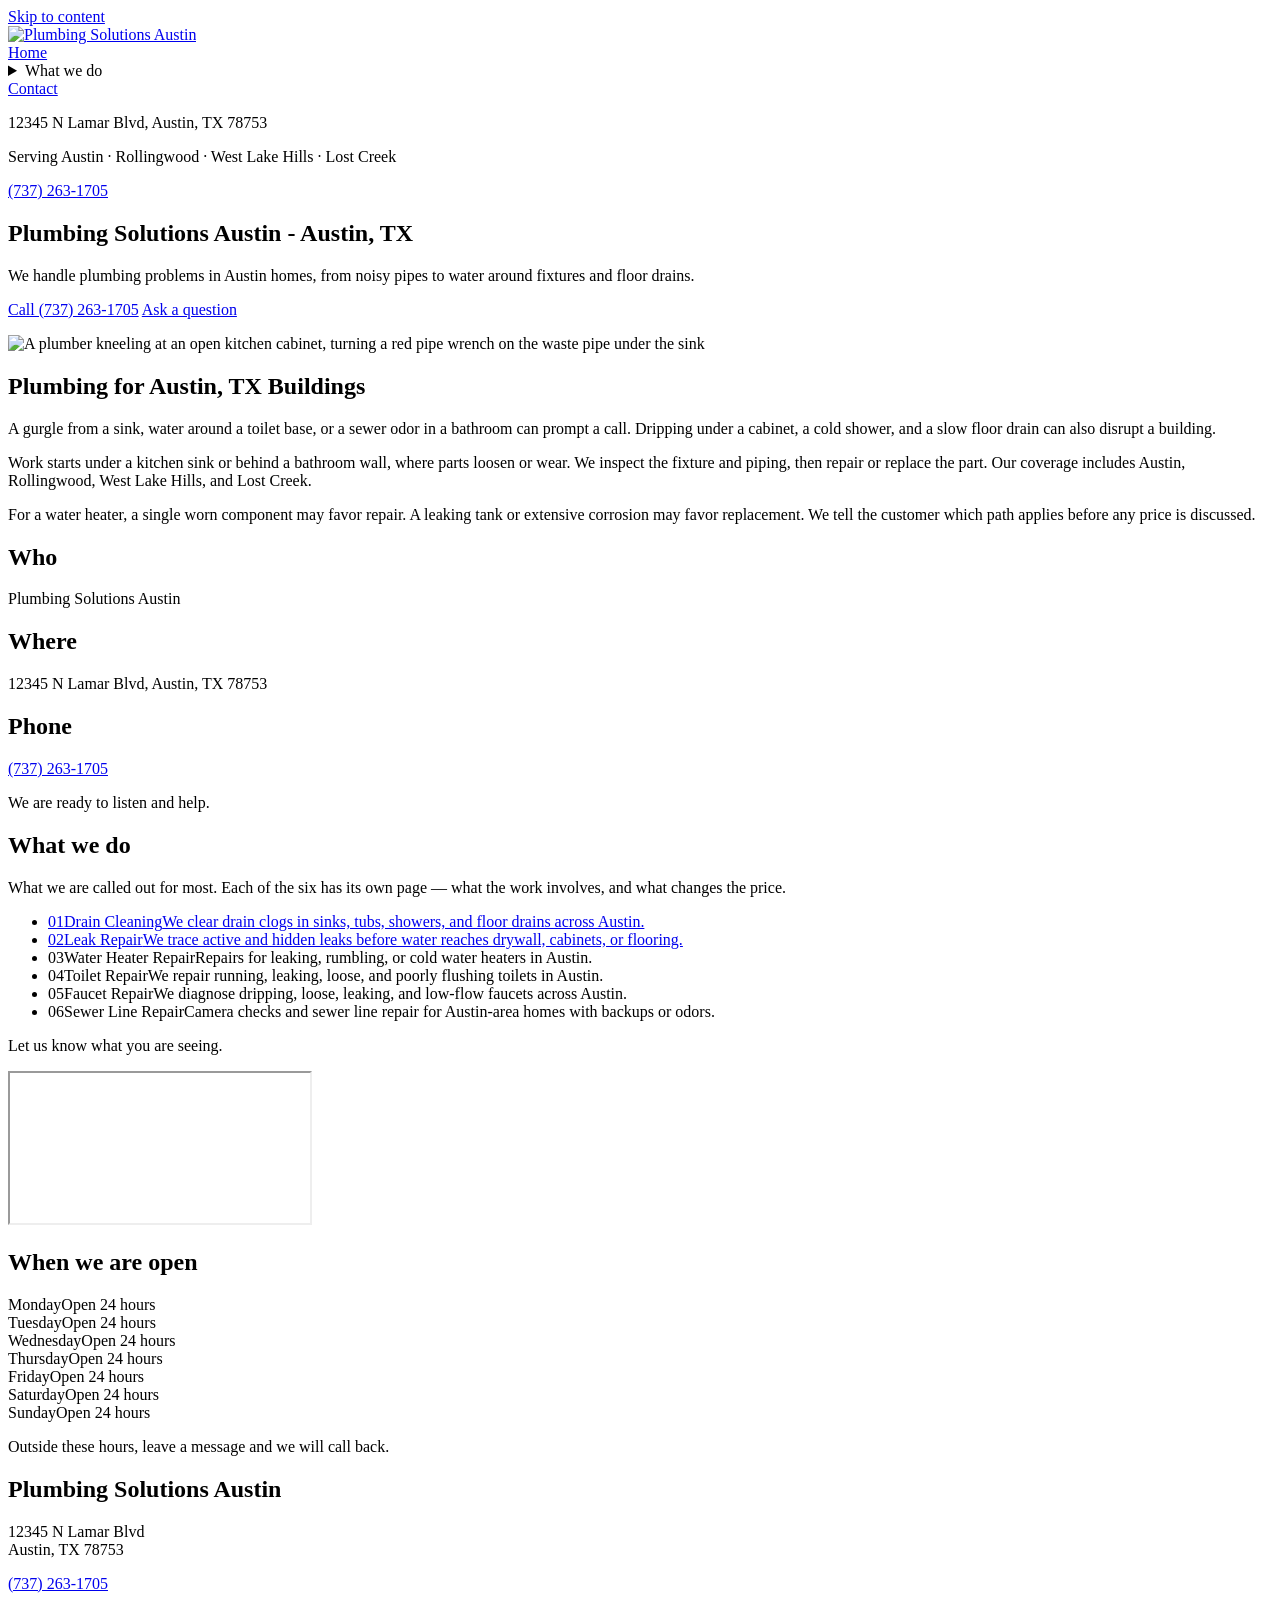
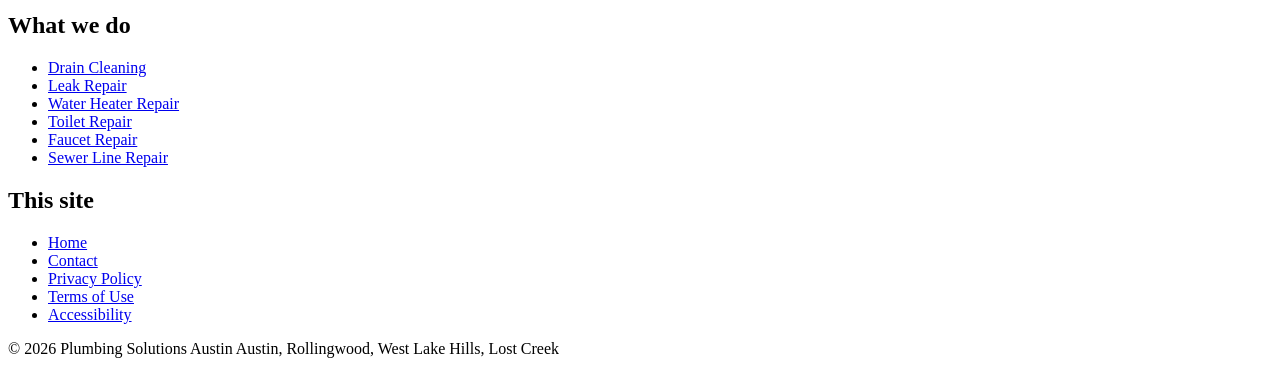
==== index.html @ f43b266f "Create the site" ====
<!DOCTYPE html>
<html lang="en">
<head>
<meta charset="utf-8">
<meta name="viewport" content="width=device-width, initial-scale=1">
<title>Plumbing Austin, TX | Plumbing Solutions Austin</title>
<meta name="description" content="Call Plumbing Solutions Austin for plumbing help in Austin, TX. We assess leaks and water heater issues, explain the next step, and discuss pricing before work.">
<link rel="canonical" href="https://plumbing-solutions-austin.9-s.org/">
<meta property="og:type" content="website">
<meta property="og:title" content="Plumbing Austin, TX | Plumbing Solutions Austin">
<meta property="og:description" content="Call Plumbing Solutions Austin for plumbing help in Austin, TX. We assess leaks and water heater issues, explain the next step, and discuss pricing before work.">
<meta property="og:url" content="https://plumbing-solutions-austin.9-s.org/">
<link rel="stylesheet" href="assets/site.css">
<script type="application/ld+json">{"@context":"https://schema.org","@type":"Plumber","name":"Plumbing Solutions Austin","url":"https://plumbing-solutions-austin.9-s.org/","address":{"@type":"PostalAddress","streetAddress":"12345 N Lamar Blvd","addressLocality":"Austin","addressRegion":"TX","postalCode":"78753","addressCountry":"US"},"telephone":"(737) 263-1705","image":"https://plumbing-solutions-austin.9-s.org/assets/hero-2.webp","areaServed":["Austin","Rollingwood","West Lake Hills","Lost Creek"]}</script>
</head>
<body>

<a class="beacon-flag" href="#content">Skip to content</a>
<header class="beacon-masthead">
  <div class="beacon-shell beacon-masthead__row">
    <a class="beacon-brand" href="./">
      <img class="beacon-brand__mark" src="assets/logo.png" alt="Plumbing Solutions Austin">
    </a>
    <nav class="beacon-menu" aria-label="Main">
      <a href="./" aria-current="page">Home</a>
      <details class="beacon-trades">
      <summary>What we do</summary>
      <ul class="beacon-trades__list">
        <li class="beacon-trades__all"><a href="./#trades">Everything we do</a></li>
        <li><a href="drain-cleaning/">Drain Cleaning</a></li><li><a href="leak-repair/">Leak Repair</a></li><li><a href="water-heater-repair/">Water Heater Repair</a></li><li><a href="toilet-repair/">Toilet Repair</a></li><li><a href="faucet-repair/">Faucet Repair</a></li><li><a href="sewer-line-repair/">Sewer Line Repair</a></li>
      </ul>
    </details>
      <a href="contact/">Contact</a>
    </nav>
  </div>
</header>
<div class="beacon-strip"><div class="beacon-shell beacon-strip__row">
  <p class="beacon-strip__where">12345 N Lamar Blvd, Austin, TX 78753</p>
  <p class="beacon-strip__open">Serving Austin · Rollingwood · West Lake Hills · Lost Creek</p>
  <a class="beacon-ring" href="tel:+17372631705">(737) 263-1705</a>
</div></div>
<main id="content">


<section class="beacon-banner"><div class="beacon-shell beacon-banner__row">
  
    <div class="beacon-banner__plate">
      <h1>Plumbing Solutions Austin - Austin, TX</h1>
      <p class="beacon-banner__said">We handle plumbing problems in Austin homes, from noisy pipes to water around fixtures and floor drains.</p>
      <p class="beacon-banner__acts">
        <a class="beacon-act beacon-act--solid" href="tel:+17372631705">Call (737) 263-1705</a>
        <a class="beacon-act beacon-act--hollow" href="contact/">Ask a question</a>
      </p>
    </div><div class="beacon-banner__plan">
      <img src="assets/hero-1.webp" width="1200" height="800"
           alt="A plumber kneeling at an open kitchen cabinet, turning a red pipe wrench on the waste pipe under the sink" loading="eager" fetchpriority="high" decoding="async">
    </div>
</div></section>

<section class="beacon-block"><div class="beacon-shell">
  <div class="beacon-block__lede">
    <h2>Plumbing for Austin, TX Buildings</h2>
  </div>
  <div class="beacon-prose">
      <p>A gurgle from a sink, water around a toilet base, or a sewer odor in a bathroom can prompt a call. Dripping under a cabinet, a cold shower, and a slow floor drain can also disrupt a building.</p>
      <p>Work starts under a kitchen sink or behind a bathroom wall, where parts loosen or wear. We inspect the fixture and piping, then repair or replace the part. Our coverage includes Austin, Rollingwood, West Lake Hills, and Lost Creek.</p>
      <p>For a water heater, a single worn component may favor repair. A leaking tank or extensive corrosion may favor replacement. We tell the customer which path applies before any price is discussed.</p>
  </div>
</div></section>



<section class="beacon-facts"><div class="beacon-shell">
  <div class="beacon-preamble">
    <div class="beacon-preamble__col"><h2>Who</h2><p>Plumbing Solutions Austin</p></div>
    <div class="beacon-preamble__col"><h2>Where</h2><p>12345 N Lamar Blvd, Austin, TX 78753</p></div>
    <div class="beacon-preamble__col"><h2>Phone</h2>
      <p><a href="tel:+17372631705">(737) 263-1705</a></p></div>
  </div>
</div></section>


<div class="beacon-divider"><div class="beacon-shell">
  <p>We are ready to listen and help.</p>
</div></div>

<section class="beacon-block" id="trades"><div class="beacon-shell">
  <div class="beacon-block__lede">
    <h2>What we do</h2>
    
    <p>What we are called out for most. Each of the six has its own page — what the work involves, and what changes the price.</p>

  </div>
  <ul class="beacon-tiles"><li class="beacon-trade"><a href="drain-cleaning/"><span class="beacon-trade__tally">01</span><span class="beacon-trade__name">Drain Cleaning</span><span class="beacon-trade__said">We clear drain clogs in sinks, tubs, showers, and floor drains across Austin.</span></a></li><li class="beacon-trade"><a href="leak-repair/"><span class="beacon-trade__tally">02</span><span class="beacon-trade__name">Leak Repair</span><span class="beacon-trade__said">We trace active and hidden leaks before water reaches drywall, cabinets, or flooring.</span></a></li><li class="beacon-trade beacon-trade--flat"><span><span class="beacon-trade__tally">03</span><span class="beacon-trade__name">Water Heater Repair</span><span class="beacon-trade__said">Repairs for leaking, rumbling, or cold water heaters in Austin.</span></span></li><li class="beacon-trade beacon-trade--flat"><span><span class="beacon-trade__tally">04</span><span class="beacon-trade__name">Toilet Repair</span><span class="beacon-trade__said">We repair running, leaking, loose, and poorly flushing toilets in Austin.</span></span></li><li class="beacon-trade beacon-trade--flat"><span><span class="beacon-trade__tally">05</span><span class="beacon-trade__name">Faucet Repair</span><span class="beacon-trade__said">We diagnose dripping, loose, leaking, and low-flow faucets across Austin.</span></span></li><li class="beacon-trade beacon-trade--flat"><span><span class="beacon-trade__tally">06</span><span class="beacon-trade__name">Sewer Line Repair</span><span class="beacon-trade__said">Camera checks and sewer line repair for Austin-area homes with backups or odors.</span></span></li></ul>
</div></section>


<div class="beacon-divider"><div class="beacon-shell">
  <p>Let us know what you are seeing.</p>
</div></div>

<section class="beacon-block" id="whereabouts"><div class="beacon-shell">
  <div class="beacon-whereabouts">
    
<div class="beacon-plan">
  <iframe title="Map showing Plumbing Solutions Austin" loading="lazy"
    referrerpolicy="no-referrer-when-downgrade"
    src="https://www.google.com/maps?q=12345%20N%20Lamar%20Blvd%2C%20Austin%2C%20TX%2078753&amp;z=15&amp;output=embed"></iframe>
</div>
    
<div class="beacon-slate">
  <h2>When we are open</h2>
  <div class="beacon-slate__row"><span>Monday</span><span>Open 24 hours</span></div><div class="beacon-slate__row"><span>Tuesday</span><span>Open 24 hours</span></div><div class="beacon-slate__row"><span>Wednesday</span><span>Open 24 hours</span></div><div class="beacon-slate__row"><span>Thursday</span><span>Open 24 hours</span></div><div class="beacon-slate__row"><span>Friday</span><span>Open 24 hours</span></div><div class="beacon-slate__row"><span>Saturday</span><span>Open 24 hours</span></div><div class="beacon-slate__row"><span>Sunday</span><span>Open 24 hours</span></div>
  <p class="beacon-slate__note">Outside these hours, leave a message and we will call back.</p>
</div>
  </div>
</div></section>

</main>

<footer class="beacon-colophon"><div class="beacon-shell">
  <div class="beacon-colophon__spread">
    <div>
      <h2 class="beacon-colophon__title">Plumbing Solutions Austin</h2>
      <p>12345 N Lamar Blvd<br>Austin, TX 78753</p>
      <p><a href="tel:+17372631705">(737) 263-1705</a></p>
      
    </div>
    <div><h2 class="beacon-colophon__title">What we do</h2><ul><li><a href="drain-cleaning/">Drain Cleaning</a></li><li><a href="leak-repair/">Leak Repair</a></li><li><a href="water-heater-repair/">Water Heater Repair</a></li><li><a href="toilet-repair/">Toilet Repair</a></li><li><a href="faucet-repair/">Faucet Repair</a></li><li><a href="sewer-line-repair/">Sewer Line Repair</a></li></ul></div>
    <div><h2 class="beacon-colophon__title">This site</h2><ul>
      <li><a href="./">Home</a></li><li><a href="contact/">Contact</a></li><li><a href="privacy-policy/">Privacy Policy</a></li><li><a href="terms-of-use/">Terms of Use</a></li><li><a href="accessibility/">Accessibility</a></li>
    </ul></div>
  </div>
  <p class="beacon-colophon__foot">
    <span>&copy; 2026 Plumbing Solutions Austin</span>
    <span>Austin, Rollingwood, West Lake Hills, Lost Creek</span>
  </p>
</div></footer>
</body>
</html>
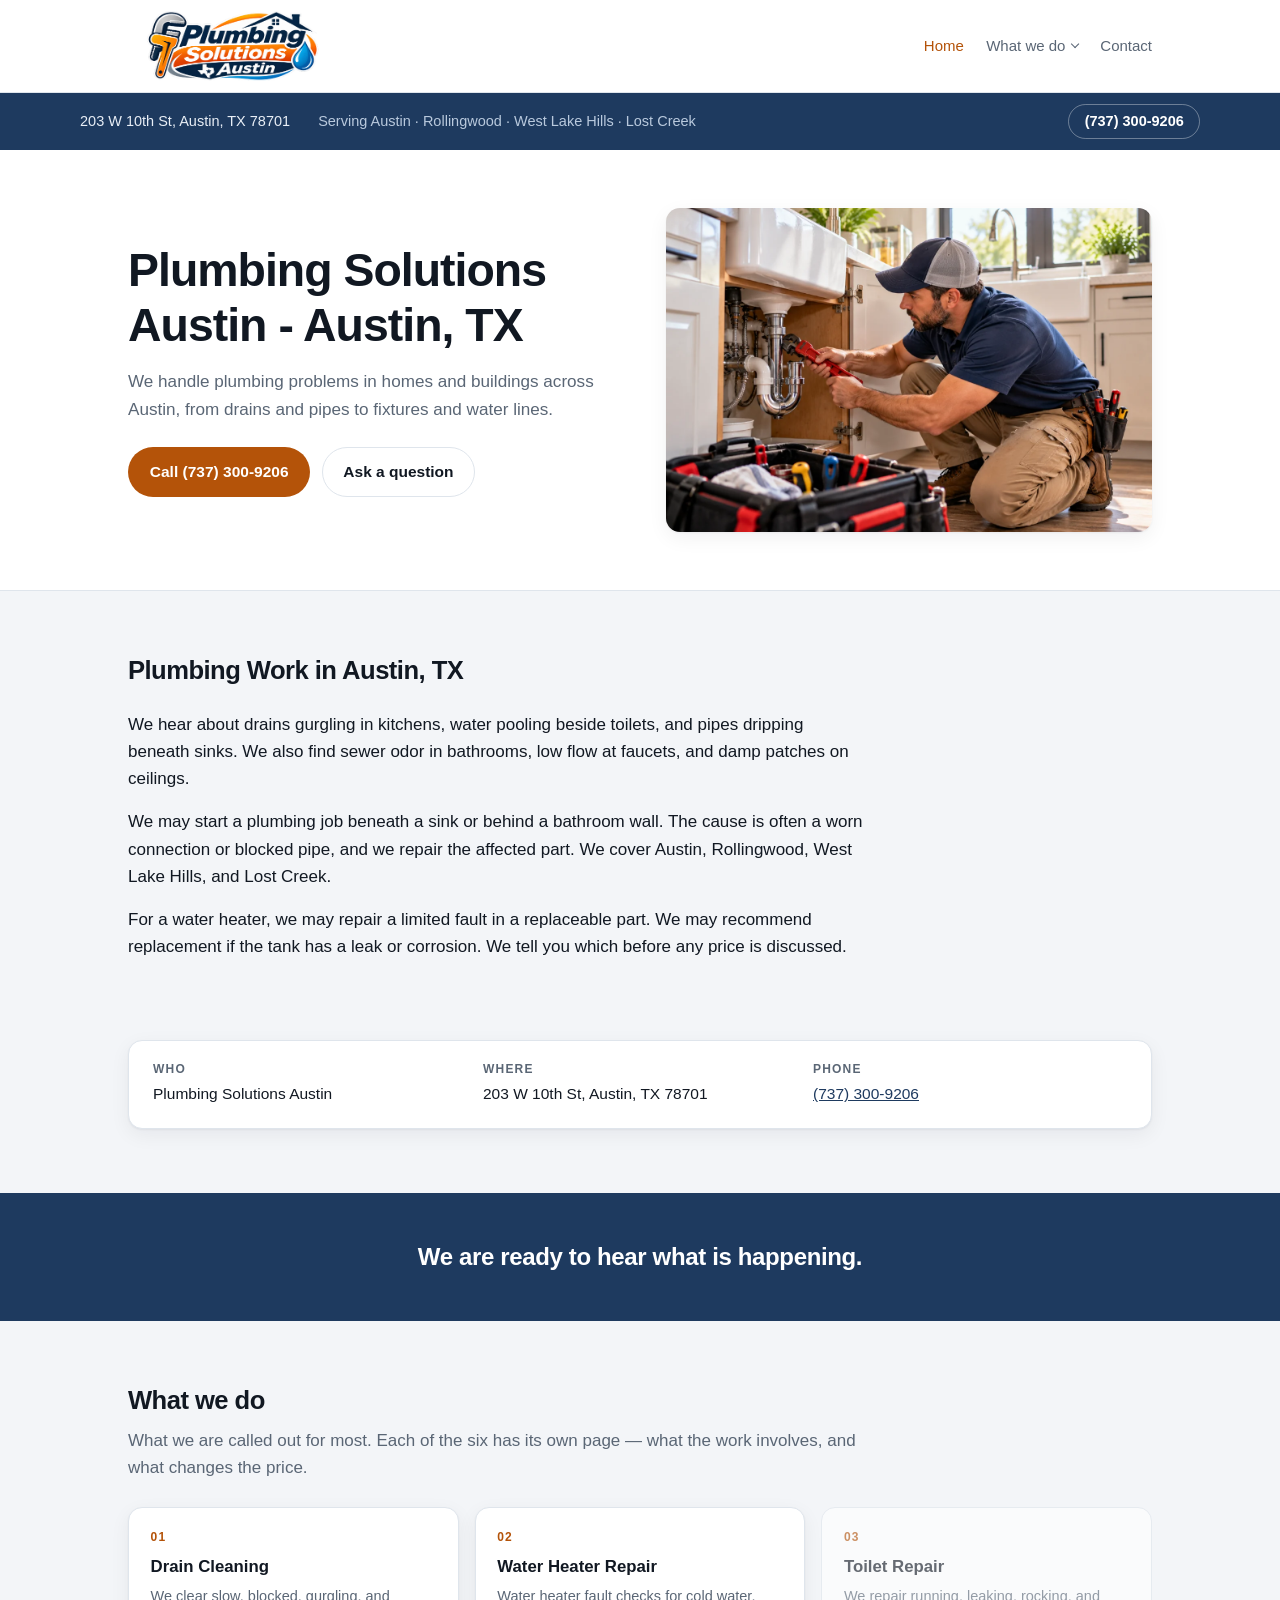
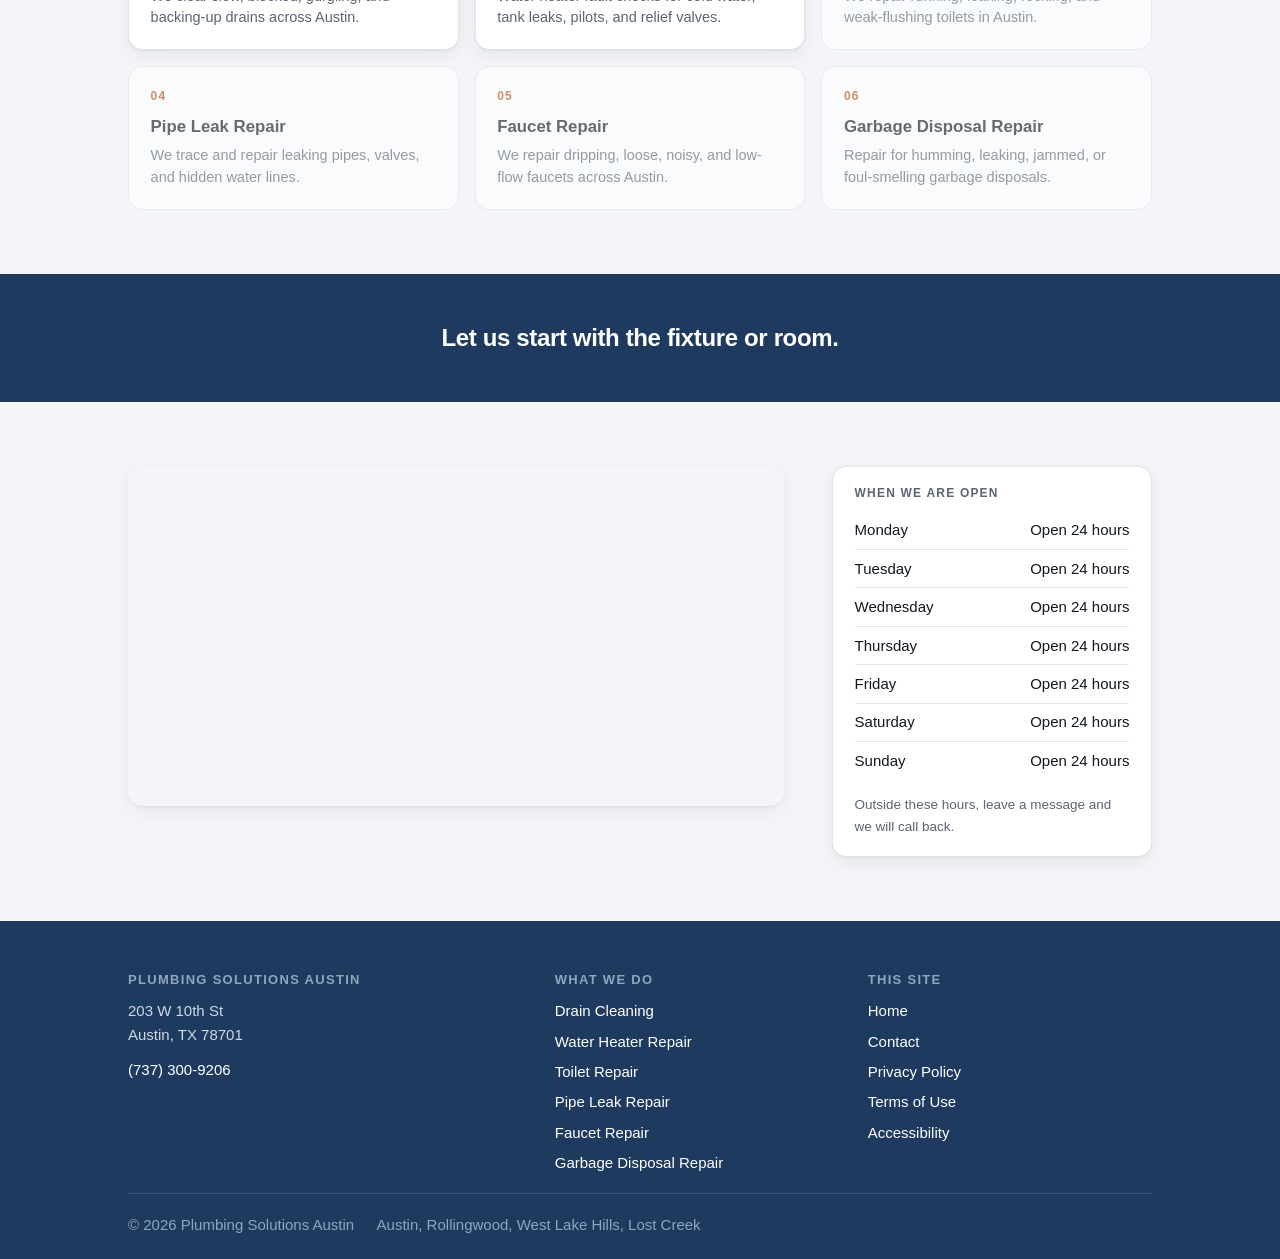
==== commit 9a344a37: "Publish Plumbing Solutions Austin" ====
--- a/index.html
+++ b/index.html
@@ -3,15 +3,15 @@
 <head>
 <meta charset="utf-8">
 <meta name="viewport" content="width=device-width, initial-scale=1">
-<title>Plumbing Austin, TX | Plumbing Solutions Austin</title>
-<meta name="description" content="Call Plumbing Solutions Austin for plumbing help in Austin, TX. We assess leaks and water heater issues, explain the next step, and discuss pricing before work.">
+<title>Plumbing in Austin, TX | Plumbing Solutions Austin</title>
+<meta name="description" content="Call Plumbing Solutions Austin for plumbing repairs and drain work in Austin, TX. We discuss the problem at your sink, toilet, or pipe before a visit.">
 <link rel="canonical" href="https://plumbing-solutions-austin.9-s.org/">
 <meta property="og:type" content="website">
-<meta property="og:title" content="Plumbing Austin, TX | Plumbing Solutions Austin">
-<meta property="og:description" content="Call Plumbing Solutions Austin for plumbing help in Austin, TX. We assess leaks and water heater issues, explain the next step, and discuss pricing before work.">
+<meta property="og:title" content="Plumbing in Austin, TX | Plumbing Solutions Austin">
+<meta property="og:description" content="Call Plumbing Solutions Austin for plumbing repairs and drain work in Austin, TX. We discuss the problem at your sink, toilet, or pipe before a visit.">
 <meta property="og:url" content="https://plumbing-solutions-austin.9-s.org/">
 <link rel="stylesheet" href="assets/site.css">
-<script type="application/ld+json">{"@context":"https://schema.org","@type":"Plumber","name":"Plumbing Solutions Austin","url":"https://plumbing-solutions-austin.9-s.org/","address":{"@type":"PostalAddress","streetAddress":"12345 N Lamar Blvd","addressLocality":"Austin","addressRegion":"TX","postalCode":"78753","addressCountry":"US"},"telephone":"(737) 263-1705","image":"https://plumbing-solutions-austin.9-s.org/assets/hero-2.webp","areaServed":["Austin","Rollingwood","West Lake Hills","Lost Creek"]}</script>
+<script type="application/ld+json">{"@context":"https://schema.org","@type":"Plumber","name":"Plumbing Solutions Austin","url":"https://plumbing-solutions-austin.9-s.org/","address":{"@type":"PostalAddress","streetAddress":"203 W 10th St","addressLocality":"Austin","addressRegion":"TX","postalCode":"78701","addressCountry":"US"},"telephone":"(737) 300-9206","image":"https://plumbing-solutions-austin.9-s.org/assets/hero-2.webp","areaServed":["Austin","Rollingwood","West Lake Hills","Lost Creek"]}</script>
 </head>
 <body>
 
@@ -27,7 +27,7 @@
       <summary>What we do</summary>
       <ul class="beacon-trades__list">
         <li class="beacon-trades__all"><a href="./#trades">Everything we do</a></li>
-        <li><a href="drain-cleaning/">Drain Cleaning</a></li><li><a href="leak-repair/">Leak Repair</a></li><li><a href="water-heater-repair/">Water Heater Repair</a></li><li><a href="toilet-repair/">Toilet Repair</a></li><li><a href="faucet-repair/">Faucet Repair</a></li><li><a href="sewer-line-repair/">Sewer Line Repair</a></li>
+        <li><a href="drain-cleaning/">Drain Cleaning</a></li><li><a href="water-heater-repair/">Water Heater Repair</a></li><li><a href="toilet-repair/">Toilet Repair</a></li><li><a href="pipe-leak-repair/">Pipe Leak Repair</a></li><li><a href="faucet-repair/">Faucet Repair</a></li><li><a href="garbage-disposal-repair/">Garbage Disposal Repair</a></li>
       </ul>
     </details>
       <a href="contact/">Contact</a>
@@ -35,9 +35,9 @@
   </div>
 </header>
 <div class="beacon-strip"><div class="beacon-shell beacon-strip__row">
-  <p class="beacon-strip__where">12345 N Lamar Blvd, Austin, TX 78753</p>
+  <p class="beacon-strip__where">203 W 10th St, Austin, TX 78701</p>
   <p class="beacon-strip__open">Serving Austin · Rollingwood · West Lake Hills · Lost Creek</p>
-  <a class="beacon-ring" href="tel:+17372631705">(737) 263-1705</a>
+  <a class="beacon-ring" href="tel:+17373009206">(737) 300-9206</a>
 </div></div>
 <main id="content">
 
@@ -46,9 +46,9 @@
   
     <div class="beacon-banner__plate">
       <h1>Plumbing Solutions Austin - Austin, TX</h1>
-      <p class="beacon-banner__said">We handle plumbing problems in Austin homes, from noisy pipes to water around fixtures and floor drains.</p>
+      <p class="beacon-banner__said">We handle plumbing problems in homes and buildings across Austin, from drains and pipes to fixtures and water lines.</p>
       <p class="beacon-banner__acts">
-        <a class="beacon-act beacon-act--solid" href="tel:+17372631705">Call (737) 263-1705</a>
+        <a class="beacon-act beacon-act--solid" href="tel:+17373009206">Call (737) 300-9206</a>
         <a class="beacon-act beacon-act--hollow" href="contact/">Ask a question</a>
       </p>
     </div><div class="beacon-banner__plan">
@@ -59,12 +59,12 @@
 
 <section class="beacon-block"><div class="beacon-shell">
   <div class="beacon-block__lede">
-    <h2>Plumbing for Austin, TX Buildings</h2>
+    <h2>Plumbing Work in Austin, TX</h2>
   </div>
   <div class="beacon-prose">
-      <p>A gurgle from a sink, water around a toilet base, or a sewer odor in a bathroom can prompt a call. Dripping under a cabinet, a cold shower, and a slow floor drain can also disrupt a building.</p>
-      <p>Work starts under a kitchen sink or behind a bathroom wall, where parts loosen or wear. We inspect the fixture and piping, then repair or replace the part. Our coverage includes Austin, Rollingwood, West Lake Hills, and Lost Creek.</p>
-      <p>For a water heater, a single worn component may favor repair. A leaking tank or extensive corrosion may favor replacement. We tell the customer which path applies before any price is discussed.</p>
+      <p>We hear about drains gurgling in kitchens, water pooling beside toilets, and pipes dripping beneath sinks. We also find sewer odor in bathrooms, low flow at faucets, and damp patches on ceilings.</p>
+      <p>We may start a plumbing job beneath a sink or behind a bathroom wall. The cause is often a worn connection or blocked pipe, and we repair the affected part. We cover Austin, Rollingwood, West Lake Hills, and Lost Creek.</p>
+      <p>For a water heater, we may repair a limited fault in a replaceable part. We may recommend replacement if the tank has a leak or corrosion. We tell you which before any price is discussed.</p>
   </div>
 </div></section>
 
@@ -73,15 +73,15 @@
 <section class="beacon-facts"><div class="beacon-shell">
   <div class="beacon-preamble">
     <div class="beacon-preamble__col"><h2>Who</h2><p>Plumbing Solutions Austin</p></div>
-    <div class="beacon-preamble__col"><h2>Where</h2><p>12345 N Lamar Blvd, Austin, TX 78753</p></div>
+    <div class="beacon-preamble__col"><h2>Where</h2><p>203 W 10th St, Austin, TX 78701</p></div>
     <div class="beacon-preamble__col"><h2>Phone</h2>
-      <p><a href="tel:+17372631705">(737) 263-1705</a></p></div>
+      <p><a href="tel:+17373009206">(737) 300-9206</a></p></div>
   </div>
 </div></section>
 
 
 <div class="beacon-divider"><div class="beacon-shell">
-  <p>We are ready to listen and help.</p>
+  <p>We are ready to hear what is happening.</p>
 </div></div>
 
 <section class="beacon-block" id="trades"><div class="beacon-shell">
@@ -91,12 +91,12 @@
     <p>What we are called out for most. Each of the six has its own page — what the work involves, and what changes the price.</p>
 
   </div>
-  <ul class="beacon-tiles"><li class="beacon-trade"><a href="drain-cleaning/"><span class="beacon-trade__tally">01</span><span class="beacon-trade__name">Drain Cleaning</span><span class="beacon-trade__said">We clear drain clogs in sinks, tubs, showers, and floor drains across Austin.</span></a></li><li class="beacon-trade"><a href="leak-repair/"><span class="beacon-trade__tally">02</span><span class="beacon-trade__name">Leak Repair</span><span class="beacon-trade__said">We trace active and hidden leaks before water reaches drywall, cabinets, or flooring.</span></a></li><li class="beacon-trade beacon-trade--flat"><span><span class="beacon-trade__tally">03</span><span class="beacon-trade__name">Water Heater Repair</span><span class="beacon-trade__said">Repairs for leaking, rumbling, or cold water heaters in Austin.</span></span></li><li class="beacon-trade beacon-trade--flat"><span><span class="beacon-trade__tally">04</span><span class="beacon-trade__name">Toilet Repair</span><span class="beacon-trade__said">We repair running, leaking, loose, and poorly flushing toilets in Austin.</span></span></li><li class="beacon-trade beacon-trade--flat"><span><span class="beacon-trade__tally">05</span><span class="beacon-trade__name">Faucet Repair</span><span class="beacon-trade__said">We diagnose dripping, loose, leaking, and low-flow faucets across Austin.</span></span></li><li class="beacon-trade beacon-trade--flat"><span><span class="beacon-trade__tally">06</span><span class="beacon-trade__name">Sewer Line Repair</span><span class="beacon-trade__said">Camera checks and sewer line repair for Austin-area homes with backups or odors.</span></span></li></ul>
+  <ul class="beacon-tiles"><li class="beacon-trade"><a href="drain-cleaning/"><span class="beacon-trade__tally">01</span><span class="beacon-trade__name">Drain Cleaning</span><span class="beacon-trade__said">We clear slow, blocked, gurgling, and backing-up drains across Austin.</span></a></li><li class="beacon-trade"><a href="water-heater-repair/"><span class="beacon-trade__tally">02</span><span class="beacon-trade__name">Water Heater Repair</span><span class="beacon-trade__said">Water heater fault checks for cold water, tank leaks, pilots, and relief valves.</span></a></li><li class="beacon-trade beacon-trade--flat"><span><span class="beacon-trade__tally">03</span><span class="beacon-trade__name">Toilet Repair</span><span class="beacon-trade__said">We repair running, leaking, rocking, and weak-flushing toilets in Austin.</span></span></li><li class="beacon-trade beacon-trade--flat"><span><span class="beacon-trade__tally">04</span><span class="beacon-trade__name">Pipe Leak Repair</span><span class="beacon-trade__said">We trace and repair leaking pipes, valves, and hidden water lines.</span></span></li><li class="beacon-trade beacon-trade--flat"><span><span class="beacon-trade__tally">05</span><span class="beacon-trade__name">Faucet Repair</span><span class="beacon-trade__said">We repair dripping, loose, noisy, and low-flow faucets across Austin.</span></span></li><li class="beacon-trade beacon-trade--flat"><span><span class="beacon-trade__tally">06</span><span class="beacon-trade__name">Garbage Disposal Repair</span><span class="beacon-trade__said">Repair for humming, leaking, jammed, or foul-smelling garbage disposals.</span></span></li></ul>
 </div></section>
 
 
 <div class="beacon-divider"><div class="beacon-shell">
-  <p>Let us know what you are seeing.</p>
+  <p>Let us start with the fixture or room.</p>
 </div></div>
 
 <section class="beacon-block" id="whereabouts"><div class="beacon-shell">
@@ -105,7 +105,7 @@
 <div class="beacon-plan">
   <iframe title="Map showing Plumbing Solutions Austin" loading="lazy"
     referrerpolicy="no-referrer-when-downgrade"
-    src="https://www.google.com/maps?q=12345%20N%20Lamar%20Blvd%2C%20Austin%2C%20TX%2078753&amp;z=15&amp;output=embed"></iframe>
+    src="https://www.google.com/maps?q=203%20W%2010th%20St%2C%20Austin%2C%20TX%2078701&amp;z=15&amp;output=embed"></iframe>
 </div>
     
 <div class="beacon-slate">
@@ -122,11 +122,11 @@
   <div class="beacon-colophon__spread">
     <div>
       <h2 class="beacon-colophon__title">Plumbing Solutions Austin</h2>
-      <p>12345 N Lamar Blvd<br>Austin, TX 78753</p>
-      <p><a href="tel:+17372631705">(737) 263-1705</a></p>
+      <p>203 W 10th St<br>Austin, TX 78701</p>
+      <p><a href="tel:+17373009206">(737) 300-9206</a></p>
       
     </div>
-    <div><h2 class="beacon-colophon__title">What we do</h2><ul><li><a href="drain-cleaning/">Drain Cleaning</a></li><li><a href="leak-repair/">Leak Repair</a></li><li><a href="water-heater-repair/">Water Heater Repair</a></li><li><a href="toilet-repair/">Toilet Repair</a></li><li><a href="faucet-repair/">Faucet Repair</a></li><li><a href="sewer-line-repair/">Sewer Line Repair</a></li></ul></div>
+    <div><h2 class="beacon-colophon__title">What we do</h2><ul><li><a href="drain-cleaning/">Drain Cleaning</a></li><li><a href="water-heater-repair/">Water Heater Repair</a></li><li><a href="toilet-repair/">Toilet Repair</a></li><li><a href="pipe-leak-repair/">Pipe Leak Repair</a></li><li><a href="faucet-repair/">Faucet Repair</a></li><li><a href="garbage-disposal-repair/">Garbage Disposal Repair</a></li></ul></div>
     <div><h2 class="beacon-colophon__title">This site</h2><ul>
       <li><a href="./">Home</a></li><li><a href="contact/">Contact</a></li><li><a href="privacy-policy/">Privacy Policy</a></li><li><a href="terms-of-use/">Terms of Use</a></li><li><a href="accessibility/">Accessibility</a></li>
     </ul></div>
--- a/assets/site.css
+++ b/assets/site.css
@@ -0,0 +1,221 @@
+:root{
+  --bn-ink:#111822; --bn-soft:#5a6675; --bn-line:#dfe5ec;
+  --bn-ground:#f3f5f8; --bn-card:#fff;
+  --bn-accent:#b45309; --bn-deep:#1e3a5f;
+  --bn-gutter:clamp(1.25rem,4vw,3rem);
+  --bn-round:14px;
+  --bn-lift:0 1px 2px rgba(17,24,34,.05),0 6px 20px rgba(17,24,34,.06);
+}
+*{box-sizing:border-box}
+body{margin:0;background:var(--bn-ground);color:var(--bn-ink);
+  font:17px/1.6 ui-sans-serif,-apple-system,BlinkMacSystemFont,"Segoe UI",Roboto,Helvetica,Arial,sans-serif;
+  -webkit-font-smoothing:antialiased}
+h1,h2,h3{font-weight:700;letter-spacing:-.021em;line-height:1.2;margin:0}
+h1{font-size:clamp(2rem,4.4vw,2.9rem)}
+h2{font-size:clamp(1.25rem,2.2vw,1.6rem)}
+a{color:var(--bn-deep)}
+img{max-width:100%;display:block}
+.beacon-shell{max-width:1120px;margin:0 auto;padding:0 var(--bn-gutter)}
+.beacon-flag{position:absolute;left:-9999px}
+.beacon-flag:focus{left:1rem;top:1rem;background:#fff;padding:.6rem 1rem;z-index:99;border-radius:8px}
+
+/* masthead — scrolls away, unlike Ledger's sticky bar */
+.beacon-masthead{background:var(--bn-card);border-bottom:1px solid var(--bn-line)}
+.beacon-masthead__row{display:flex;align-items:center;gap:1.5rem;min-height:92px}
+.beacon-brand{display:flex;align-items:center;gap:.7rem;margin-right:auto;text-decoration:none;color:inherit}
+/* SEE LEDGER'S NOTE ABOVE: the height is pinned, max-width protects the
+   wide lockups, and 53px under-served a squarer logo badly. */
+.beacon-brand__mark{height:70px;width:auto;max-width:min(320px,54vw);object-fit:contain;
+  object-position:left center;flex:0 0 auto}
+.beacon-brand__glyph{width:40px;height:40px;border-radius:11px;background:var(--bn-deep);color:#fff;
+  display:grid;place-items:center;font-size:16px;font-weight:700;flex:0 0 auto}
+.beacon-brand__name{font-size:17px;font-weight:700;letter-spacing:-.01em}
+.beacon-menu{display:flex;align-items:center;gap:1.4rem;font-size:15px;font-weight:500}
+.beacon-menu a{color:var(--bn-soft);text-decoration:none}
+.beacon-menu a:hover,.beacon-menu a[aria-current]{color:var(--bn-accent)}
+
+/* the services disclosure — a <details>, so it works with no JavaScript */
+.beacon-trades{position:relative}
+.beacon-trades>summary{list-style:none;cursor:pointer;color:var(--bn-soft);font-weight:500;
+  display:inline-flex;align-items:center;gap:.4rem;-webkit-tap-highlight-color:transparent}
+.beacon-trades>summary::-webkit-details-marker{display:none}
+.beacon-trades>summary::after{content:"";width:.34em;height:.34em;margin-top:-.22em;
+  border-right:1.8px solid currentColor;border-bottom:1.8px solid currentColor;transform:rotate(45deg)}
+.beacon-trades>summary:hover,.beacon-trades[open]>summary{color:var(--bn-accent)}
+.beacon-trades[open]>summary::after{margin-top:.1em;transform:rotate(225deg)}
+.beacon-trades>summary:focus-visible{outline:2px solid var(--bn-accent);outline-offset:4px;border-radius:4px}
+.beacon-trades__list{position:absolute;top:calc(100% + 1.1rem);left:-1rem;z-index:20;
+  margin:0;padding:.5rem;list-style:none;min-width:240px;
+  background:var(--bn-card);border:1px solid var(--bn-line);border-radius:var(--bn-round);
+  box-shadow:var(--bn-lift)}
+.beacon-trades__list a{display:block;padding:.5rem .75rem;border-radius:9px;
+  color:var(--bn-ink);text-decoration:none;font-size:15px}
+.beacon-trades__list a:hover{background:var(--bn-ground);color:var(--bn-accent)}
+.beacon-trades__all{border-bottom:1px solid var(--bn-line);margin-bottom:.35rem;padding-bottom:.35rem}
+.beacon-trades__all a{font-weight:600}
+
+/* the fact strip — Ledger has no second header row at all */
+.beacon-strip{background:var(--bn-deep);color:#e8eef6}
+.beacon-strip__row{display:flex;align-items:center;gap:1rem 1.75rem;flex-wrap:wrap;
+  padding:.7rem 0;font-size:14.5px}
+.beacon-strip__row p{margin:0}
+.beacon-strip__open{color:#b9c9dd}
+.beacon-ring{margin-left:auto;color:#fff;font-weight:700;text-decoration:none;
+  border:1.5px solid rgba(255,255,255,.35);border-radius:999px;padding:.3rem .95rem}
+.beacon-ring:hover{background:rgba(255,255,255,.12)}
+
+/* banner — picture beside the words, never behind them */
+.beacon-banner{background:var(--bn-card);border-bottom:1px solid var(--bn-line)}
+.beacon-banner__row{display:grid;grid-template-columns:1fr 1fr;gap:clamp(1.5rem,4vw,3.5rem);
+  align-items:center;padding-top:clamp(2.2rem,5vw,3.6rem);padding-bottom:clamp(2.2rem,5vw,3.6rem)}
+.beacon-banner--bare .beacon-banner__row{grid-template-columns:1fr;max-width:46rem}
+.beacon-banner__said{color:var(--bn-soft);font-size:1.07rem;margin:.9rem 0 0}
+.beacon-banner__acts{display:flex;flex-wrap:wrap;gap:.7rem;margin:1.5rem 0 0}
+.beacon-banner__plan img{border-radius:var(--bn-round);box-shadow:var(--bn-lift);
+  aspect-ratio:3/2;object-fit:cover;width:100%;height:auto}
+.beacon-act{display:inline-block;text-decoration:none;font-weight:600;font-size:15.5px;
+  padding:.72rem 1.3rem;border-radius:999px;border:1.6px solid transparent}
+.beacon-act--solid{background:var(--bn-accent);color:#fff}
+.beacon-act--solid:hover{filter:brightness(1.08)}
+.beacon-act--hollow{border-color:var(--bn-line);color:var(--bn-ink);background:var(--bn-card)}
+.beacon-act--hollow:hover{border-color:var(--bn-accent);color:var(--bn-accent)}
+
+/* preamble — three columns of facts, where Ledger has a <dl>.
+   IT SITS AFTER THE ABOUT SECTION, so it has no negative margin tucking it
+   under the banner any more, and it carries its own band: between two
+   blocks it would otherwise inherit one's bottom padding and the other's
+   top padding and float in eight rems of nothing. */
+.beacon-facts{padding-bottom:clamp(2.4rem,5vw,4rem)}
+.beacon-block+.beacon-facts{padding-top:0}
+.beacon-facts+.beacon-block{padding-top:0}
+.beacon-preamble{display:grid;grid-template-columns:repeat(3,1fr);gap:1rem;
+  background:var(--bn-card);border:1px solid var(--bn-line);border-radius:var(--bn-round);
+  box-shadow:var(--bn-lift);padding:1.3rem 1.5rem}
+.beacon-preamble__col h2{font-size:12px;letter-spacing:.1em;text-transform:uppercase;
+  color:var(--bn-soft);font-weight:700}
+.beacon-preamble__col p{margin:.35rem 0 0;font-size:15.5px}
+
+/* blocks and prose */
+.beacon-block{padding:clamp(2.4rem,5vw,4rem) 0}
+/* TWO BLOCKS IN A ROW PAY THE PADDING ONCE. Ledger writes style="padding-top:0"
+   into the markup of every block after the first, which is a layout decision
+   living in pages.js where nobody looking at the stylesheet can see it. The
+   first render of Beacon's home page had an eight-rem hole between the About
+   section and the services. */
+.beacon-block+.beacon-block{padding-top:0}
+.beacon-block__lede{max-width:46rem;margin-bottom:1.6rem}
+.beacon-block__lede p{color:var(--bn-soft);margin:.7rem 0 0}
+.beacon-prose{max-width:46rem}
+.beacon-prose h2{margin:2rem 0 .7rem}
+.beacon-prose p{margin:0 0 1rem}
+.beacon-prose ul{margin:0 0 1rem;padding-left:1.15rem}
+.beacon-prose li{margin:0 0 .4rem}
+.beacon-lede{font-size:1.1rem;color:var(--bn-soft)}
+
+/* service page: the prose and the hours slate side by side */
+.beacon-spread{display:grid;grid-template-columns:minmax(0,1fr) 20rem;gap:clamp(1.5rem,4vw,3rem);
+  align-items:start}
+.beacon-spread--solo{grid-template-columns:minmax(0,1fr)}
+.beacon-aside{position:sticky;top:1.5rem}
+
+/* tiles — Ledger's numbered list, re-thought */
+.beacon-tiles{display:grid;grid-template-columns:repeat(3,1fr);gap:1rem;list-style:none;margin:0;padding:0}
+.beacon-trade>a,.beacon-trade>span{display:block;height:100%;text-decoration:none;color:inherit;
+  background:var(--bn-card);border:1px solid var(--bn-line);border-radius:var(--bn-round);
+  padding:1.25rem 1.35rem;box-shadow:var(--bn-lift)}
+.beacon-trade>a:hover{border-color:var(--bn-accent);transform:translateY(-2px);transition:.15s}
+.beacon-trade__tally{display:block;font-size:12px;font-weight:700;letter-spacing:.1em;
+  color:var(--bn-accent)}
+.beacon-trade__name{display:block;font-weight:700;font-size:1.05rem;margin:.45rem 0 .3rem}
+.beacon-trade__said{display:block;color:var(--bn-soft);font-size:14.5px;line-height:1.5}
+/* A TILE THAT LOOKS CLICKABLE AND IS NOT IS WORSE THAN ONE THAT PLAINLY IS
+   NOT. The last three services are shown and unlinked — the ring caps the
+   body at three — so they are visibly muted rather than quietly inert. */
+.beacon-trade--flat>span{opacity:.62;box-shadow:none}
+
+/* hours and map */
+.beacon-whereabouts{display:grid;grid-template-columns:minmax(0,1fr) 20rem;gap:clamp(1.5rem,4vw,3rem);
+  align-items:start}
+.beacon-plan iframe{width:100%;height:340px;border:0;border-radius:var(--bn-round);
+  box-shadow:var(--bn-lift);display:block}
+.beacon-slate{background:var(--bn-card);border:1px solid var(--bn-line);border-radius:var(--bn-round);
+  box-shadow:var(--bn-lift);padding:1.2rem 1.35rem}
+.beacon-slate h2{font-size:12px;letter-spacing:.1em;text-transform:uppercase;color:var(--bn-soft);
+  margin-bottom:.7rem}
+.beacon-slate__row{display:flex;justify-content:space-between;gap:1rem;
+  padding:.42rem 0;font-size:15px;border-top:1px solid var(--bn-line)}
+.beacon-slate__row:first-of-type{border-top:0}
+.beacon-slate--shut{color:var(--bn-soft)}
+.beacon-slate__note{margin:.9rem 0 0;font-size:13.5px;color:var(--bn-soft)}
+
+/* the dividers — a breather between bands, not a section heading.
+   THE DEEP GROUND IS THE POINT: every other band on the home page is white
+   or near-white, so a line of the same colour would read as another
+   section rather than as the gap between two. */
+.beacon-divider{background:var(--bn-deep);color:#fff;
+  padding:clamp(1.8rem,3.5vw,2.8rem) 0}
+.beacon-divider p{margin:0;text-align:center;font-weight:600;
+  font-size:clamp(1.15rem,2.4vw,1.5rem);letter-spacing:-.015em;
+  max-width:34rem;margin-inline:auto;text-wrap:balance}
+/* A BLOCK EITHER SIDE OF IT KEEPS ITS OWN PADDING. The +.beacon-block rule
+   above strips the top padding of whatever follows a block, and a divider
+   between two of them is exactly where that strip must not apply — the band
+   needs air under it. */
+.beacon-divider+.beacon-block{padding-top:clamp(2.4rem,5vw,4rem)}
+
+/* the ring sentence */
+.beacon-kicker{margin:2.4rem 0 0;padding-top:1.3rem;border-top:1px solid var(--bn-line);
+  color:var(--bn-soft);font-size:15.5px}
+
+/* the contact form */
+.beacon-form{background:var(--bn-card);border:1px solid var(--bn-line);border-radius:var(--bn-round);
+  box-shadow:var(--bn-lift);padding:1.5rem}
+.beacon-form label{display:block;font-size:13px;font-weight:700;letter-spacing:.04em;
+  text-transform:uppercase;color:var(--bn-soft);margin:1rem 0 .35rem}
+.beacon-form label:first-child{margin-top:0}
+.beacon-form input,.beacon-form textarea{width:100%;font:inherit;font-size:16px;color:inherit;
+  background:var(--bn-ground);border:1px solid var(--bn-line);border-radius:10px;padding:.65rem .8rem}
+.beacon-form textarea{min-height:8rem;resize:vertical}
+.beacon-form input:focus,.beacon-form textarea:focus{outline:2px solid var(--bn-accent);outline-offset:1px}
+.beacon-form button{margin-top:1.3rem;font:inherit;font-weight:700;font-size:15.5px;cursor:pointer;
+  background:var(--bn-accent);color:#fff;border:0;border-radius:999px;padding:.75rem 1.5rem}
+.beacon-form__note{margin:1rem 0 0;font-size:14px;color:var(--bn-soft)}
+
+/* colophon */
+.beacon-colophon{background:var(--bn-deep);color:#cdd9e7;padding:clamp(2.2rem,4vw,3.2rem) 0 1.4rem}
+.beacon-colophon a{color:#fff;text-decoration:none}
+.beacon-colophon a:hover{color:var(--bn-accent)}
+.beacon-colophon__spread{display:grid;grid-template-columns:1.4fr 1fr 1fr;gap:1.8rem}
+.beacon-colophon__title{font-size:13px;letter-spacing:.1em;text-transform:uppercase;color:#8fa6c0}
+.beacon-colophon p{margin:.7rem 0 0;font-size:15px;line-height:1.6}
+.beacon-colophon ul{list-style:none;margin:.7rem 0 0;padding:0;font-size:15px}
+.beacon-colophon li{margin:0 0 .4rem}
+.beacon-badges{display:flex;gap:.65rem}
+.beacon-badges svg{width:19px;height:19px;fill:#8fa6c0}
+.beacon-badges a:hover svg{fill:#fff}
+.beacon-colophon__foot{display:flex;flex-wrap:wrap;gap:.4rem 1.4rem;margin-top:2rem;
+  padding-top:1.2rem;border-top:1px solid rgba(255,255,255,.14);font-size:13.5px;color:#8fa6c0}
+
+@media (max-width:860px){
+  .beacon-banner__row{grid-template-columns:1fr}
+  /* THE WORDS FIRST ON A PHONE, so the H1 and the Call button are on screen
+     without scrolling — section 1 of the ratified service-page shape. */
+  .beacon-banner__plan{order:2}
+  .beacon-preamble{grid-template-columns:1fr}
+  .beacon-spread,.beacon-whereabouts{grid-template-columns:1fr}
+  .beacon-aside{position:static}
+  .beacon-tiles{grid-template-columns:1fr 1fr}
+  .beacon-colophon__spread{grid-template-columns:1fr}
+}
+
+@media (max-width:620px){
+  /* THE ROW WRAPS RATHER THAN COLLAPSING INTO A HAMBURGER, because these
+     sites ship no JavaScript to open one with. */
+  .beacon-masthead__row{flex-wrap:wrap;min-height:0;padding:.75rem 0 .1rem;gap:.8rem 1.2rem}
+  .beacon-brand__mark{height:60px;max-width:min(268px,54vw)}
+  .beacon-menu{order:3;flex-basis:100%;flex-wrap:wrap;gap:.4rem 1.1rem;font-size:14.5px;
+    border-top:1px solid var(--bn-line);margin-top:.15rem;padding:.65rem 0}
+  .beacon-trades__list{top:calc(100% + .7rem);left:-.9rem}
+  .beacon-ring{margin-left:0}
+  .beacon-tiles{grid-template-columns:1fr}
+}
